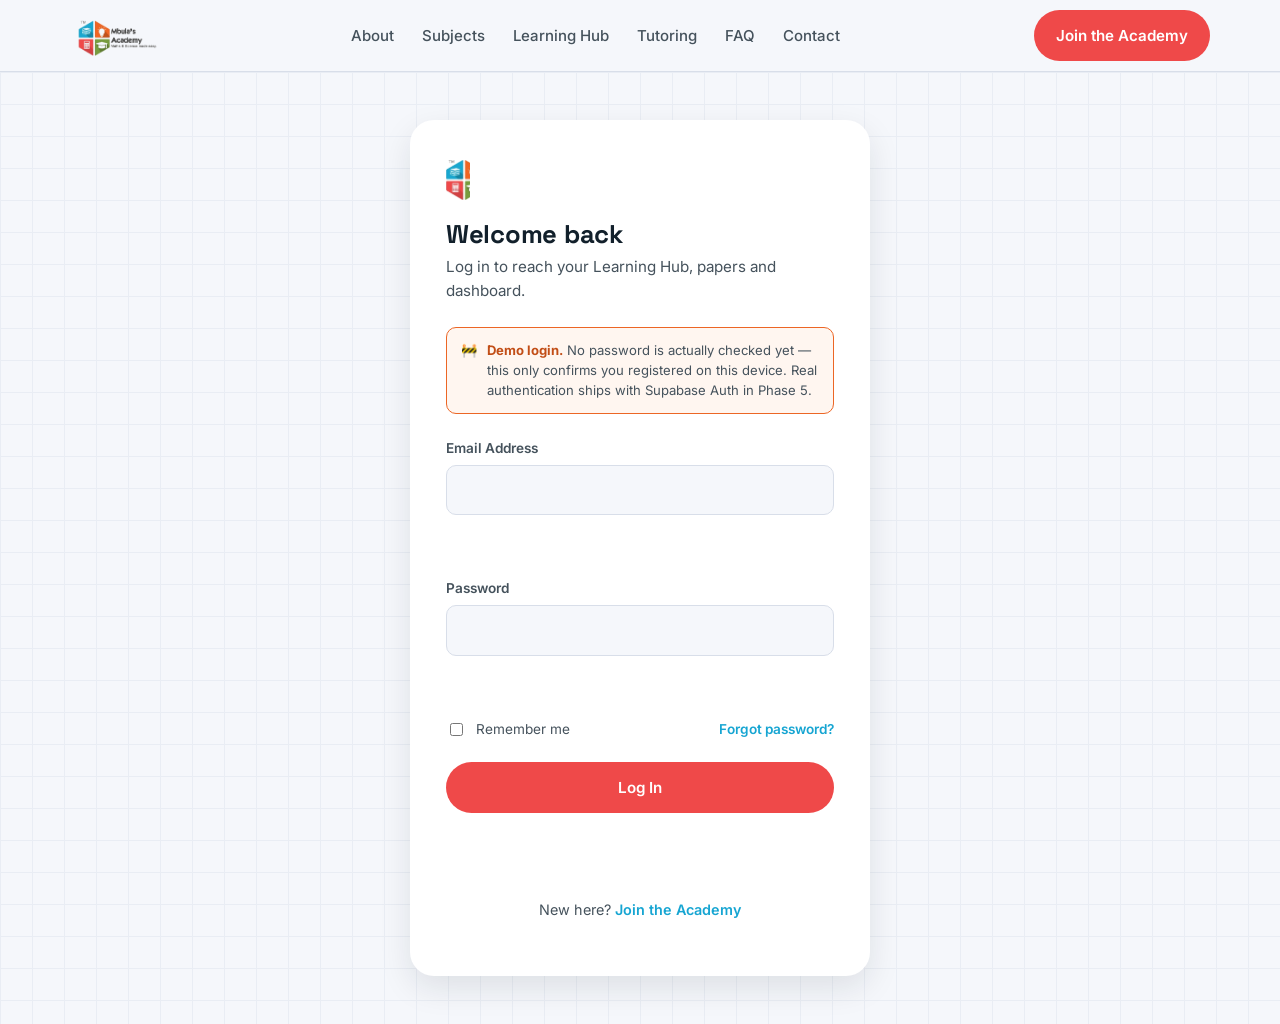
==== pages/dashboard.html @ 2774fa0b "ok ok" ====
<!DOCTYPE html>
<html lang="en">
<head>
<meta charset="UTF-8">
<meta name="viewport" content="width=device-width, initial-scale=1.0">
<title>Dashboard | Mbula's Academy</title>
<meta name="robots" content="noindex">
<link rel="icon" type="image/png" href="../assets/images/mbulas-academy-icon.png">
<link rel="preconnect" href="https://fonts.googleapis.com">
<link rel="preconnect" href="https://fonts.gstatic.com" crossorigin>
<link href="https://fonts.googleapis.com/css2?family=Space+Grotesk:wght@500;600;700&family=Inter:wght@400;500;600;700&family=JetBrains+Mono:wght@500;600&display=swap" rel="stylesheet">
<link rel="stylesheet" href="../style.css">
</head>
<body>

<a class="skip-link" href="#main">Skip to content</a>

<header class="site-header" id="siteHeader">
  <div class="header-inner container">
    <a href="../index.html" class="brand">
      <img src="../assets/images/mbulas-academy-logo.png" alt="Mbula's Academy" class="brand-logo">
    </a>
    <nav class="main-nav" id="mainNav" aria-label="Primary">
      <a href="learning.html">Learning Hub</a>
      <a href="classes.html">Classes</a>
      <a href="resources.html">Resources</a>
      <a href="payments.html">Payments</a>
      <a href="profile.html">Profile</a>
    </nav>
    <div class="header-actions">
      <button class="dash-logout" id="dashLogout" type="button">Log Out</button>
      <button class="nav-toggle" id="navToggle" aria-expanded="false" aria-controls="mainNav" aria-label="Open menu">
        <span></span><span></span><span></span>
      </button>
    </div>
  </div>
</header>

<main id="main">
  <div id="dashRoot">
    <div class="dash-header">
      <div class="container dash-welcome">
        <div>
          <h1>Welcome back, <span id="dashName">Student</span> 👋</h1>
          <p><span id="dashGrade">Grade 12</span> &middot; Mbula's Academy</p>
        </div>
        <span class="dash-status-pill dash-status-pending">Subscription: Not active (demo)</span>
      </div>
    </div>

    <div class="container dash-grid">
      <div class="dash-card">
        <span class="dash-card-label">Current grade</span>
        <h3 id="dashGradeCard">Grade 12</h3>
        <p>Mathematics &middot; Physical Science &middot; Geography &middot; Life Sciences</p>
      </div>
      <div class="dash-card">
        <span class="dash-card-label">Latest lesson</span>
        <h3>Calculus: Rates of Change</h3>
        <p>Demo content — real lessons arrive with the Learning Hub build-out.</p>
      </div>
      <div class="dash-card">
        <span class="dash-card-label">Upcoming class</span>
        <h3>Matric Upgrade &mdash; Mathematics</h3>
        <p>Mon&ndash;Fri from 08:00, Old Christ The King Primary School.</p>
      </div>
      <div class="dash-card">
        <span class="dash-card-label">Attendance</span>
        <h3>&mdash;</h3>
        <p>Not yet tracked. Attendance system ships in Phase 8 (admin dashboard).</p>
      </div>
      <div class="dash-card">
        <span class="dash-card-label">My Payments</span>
        <h3>No payments yet</h3>
        <p>PayFast isn't connected. Payment history will appear here once it is.</p>
      </div>
      <div class="dash-card">
        <span class="dash-card-label">Announcements</span>
        <h3>Registration now open</h3>
        <p>Grade 12 Matric Upgrade classes started 17 August 2026.</p>
      </div>

      <div class="dash-phase-note">
        This is a Phase 7 placeholder so the login flow leads somewhere real.
        The full dashboard (live data, search, notifications, subscription
        status) is built once Supabase is connected.
        <span class="placeholder-flag">[BACKEND NEEDED]</span>
      </div>
    </div>
  </div>
</main>

<script src="auth.js"></script>
</body>
</html>
---- style.css ----
/* =========================================================
   MBULA'S ACADEMY — STYLE SYSTEM
   Palette, type and layout are exposed as CSS variables so
   the real brand colors (once confirmed from artwork) can
   replace these in one place.
   ========================================================= */

:root {
  /* ---- Color: exercise-book palette, not a primary chart ---- */
  --color-bg: #F5F7FB;          /* notebook-paper background */
  --color-bg-alt: #FFFFFF;
  --color-ink: #12202B;         /* near-black text */
  --color-ink-soft: #45525C;
  --color-ink-faint: #7C8894;

  --color-red: #EF4949;
  --color-red-dark: #C62F2F;
  --color-green: #71953D;
  --color-green-dark: #55702C;
  --color-blue: #16A5D2;
  --color-blue-dark: #0E7FA3;
  --color-orange: #EC6625;
  --color-orange-dark: #C24E17;

  --color-line: #D8DEE9;
  --color-line-soft: #E9EDF4;

  /* ---- Type ---- */
  --font-display: 'Space Grotesk', 'Segoe UI', sans-serif;
  --font-body: 'Inter', 'Segoe UI', sans-serif;
  --font-mono: 'JetBrains Mono', 'Courier New', monospace;

  /* ---- Layout ---- */
  --container-w: 1180px;
  --radius-sm: 10px;
  --radius-md: 16px;
  --radius-lg: 24px;
  --shadow-sm: 0 2px 10px rgba(18, 32, 43, 0.06);
  --shadow-md: 0 12px 32px rgba(18, 32, 43, 0.10);
  --header-h: 72px;
}

/* ---------- Reset ---------- */
* { box-sizing: border-box; }
html { scroll-behavior: smooth; scroll-padding-top: var(--header-h); }
body {
  margin: 0;
  background: var(--color-bg);
  color: var(--color-ink);
  font-family: var(--font-body);
  line-height: 1.55;
  -webkit-font-smoothing: antialiased;
}
img { max-width: 100%; display: block; }
a { color: inherit; text-decoration: none; }
ul { list-style: none; margin: 0; padding: 0; }
button { font: inherit; cursor: pointer; }
h1, h2, h3 { font-family: var(--font-display); line-height: 1.15; margin: 0 0 .5em; letter-spacing: -0.01em; }
.font-mono { font-family: var(--font-mono); }

@media (prefers-reduced-motion: reduce) {
  html { scroll-behavior: auto; }
  * { animation-duration: 0.001ms !important; transition-duration: 0.001ms !important; }
}

.skip-link {
  position: absolute; left: -999px; top: 0;
  background: var(--color-ink); color: #fff;
  padding: 10px 16px; z-index: 200; border-radius: 0 0 8px 0;
}
.skip-link:focus { left: 0; }

.container { max-width: var(--container-w); margin: 0 auto; padding: 0 20px; }

/* ---------- Buttons ---------- */
.btn {
  display: inline-flex; align-items: center; gap: 8px;
  padding: 12px 20px; border-radius: 999px;
  font-weight: 600; font-size: 0.95rem;
  border: 2px solid transparent;
  transition: transform .15s ease, box-shadow .15s ease, background .15s ease;
  white-space: nowrap;
}
.btn:focus-visible { outline: 3px solid var(--color-blue); outline-offset: 2px; }
.btn-primary { background: var(--color-red); color: #fff; }
.btn-primary:hover { background: var(--color-red-dark); transform: translateY(-1px); box-shadow: var(--shadow-sm); }
.btn-outline { background: transparent; border-color: var(--color-ink); color: var(--color-ink); }
.btn-outline:hover { background: var(--color-ink); color: #fff; }
.btn-ghost { background: var(--color-line-soft); color: var(--color-ink); }
.btn-ghost:hover { background: var(--color-line); }
.btn-text { background: none; color: var(--color-blue); font-weight: 600; padding: 12px 4px; }
.btn-lg { padding: 15px 26px; font-size: 1.02rem; }

/* ---------- Header ---------- */
.site-header {
  position: sticky; top: 0; z-index: 100;
  background: rgba(245, 247, 251, 0.92);
  backdrop-filter: blur(8px);
  border-bottom: 1px solid var(--color-line);
  height: var(--header-h);
  display: flex; align-items: center;
}
.header-inner { display: flex; align-items: center; justify-content: space-between; width: 100%; }

.brand { display: flex; align-items: center; gap: 10px; }
.brand-logo { height: 40px; width: auto; display: block; }

.main-nav { display: flex; gap: 28px; }
.main-nav a { font-weight: 500; font-size: 0.94rem; color: var(--color-ink-soft); }
.main-nav a:hover { color: var(--color-blue); }

.header-actions { display: flex; align-items: center; gap: 10px; }
.nav-toggle { display: none; flex-direction: column; gap: 5px; background: none; border: none; padding: 8px; }
.nav-toggle span { width: 22px; height: 2px; background: var(--color-ink); border-radius: 2px; }

/* ---------- Urgent notice banner ---------- */
.notice-banner {
  background: var(--color-orange); color: #fff;
  padding: 12px 0;
}
.notice-inner {
  display: flex; align-items: center; justify-content: center;
  gap: 14px; flex-wrap: wrap; text-align: center;
  font-size: 0.92rem; font-weight: 600;
}
.notice-inner .btn { flex-shrink: 0; }
.notice-badge {
  font-family: var(--font-mono); font-size: 0.7rem; font-weight: 700;
  background: rgba(255,255,255,0.22); padding: 3px 10px; border-radius: 999px;
  letter-spacing: 0.04em;
}

/* ---------- Poster showcase ---------- */
.poster-showcase { display: grid; grid-template-columns: 0.85fr 1.15fr; gap: 40px; align-items: center; }
.poster-showcase img { border-radius: var(--radius-md); box-shadow: var(--shadow-md); }
.poster-copy ul { display: flex; flex-direction: column; gap: 10px; margin: 18px 0 26px; }
.poster-copy li { padding-left: 18px; border-left: 3px solid var(--color-orange); font-size: 0.95rem; }

/* ---------- Hero ---------- */
.hero { position: relative; padding: 64px 0 40px; overflow: hidden; }
.hero-grid-bg {
  position: absolute; inset: 0; z-index: 0;
  background-image:
    linear-gradient(var(--color-line-soft) 1px, transparent 1px),
    linear-gradient(90deg, var(--color-line-soft) 1px, transparent 1px);
  background-size: 32px 32px;
  mask-image: radial-gradient(ellipse 80% 60% at 70% 20%, black 40%, transparent 90%);
  opacity: 0.9;
}
.hero-inner {
  position: relative; z-index: 1;
  display: grid; grid-template-columns: 1.1fr 0.9fr; gap: 48px; align-items: center;
}
.eyebrow {
  font-family: var(--font-mono); font-size: 0.78rem; font-weight: 600;
  text-transform: uppercase; letter-spacing: 0.08em; color: var(--color-blue);
  margin: 0 0 12px;
}
.eyebrow-green { color: var(--color-green); }
.eyebrow-red { color: var(--color-red); }
.eyebrow-blue { color: var(--color-blue); }

.hero h1 { font-size: clamp(2.2rem, 4.5vw, 3.4rem); }
.text-underline { position: relative; }
.text-underline::after {
  content: ""; position: absolute; left: 0; right: 0; bottom: 4px; height: 10px;
  background: var(--color-green); opacity: 0.28; z-index: -1; border-radius: 4px;
}
.hero-lede { font-size: 1.08rem; color: var(--color-ink-soft); max-width: 46ch; margin: 0 0 28px; }
.hero-ctas { display: flex; flex-wrap: wrap; gap: 14px; align-items: center; margin-bottom: 18px; }
.hero-note, .fine-print, .placeholder-flag {
  font-size: 0.8rem; color: var(--color-ink-faint); font-style: italic;
}

.hero-visual { position: relative; }
.book-stack { display: flex; flex-direction: column; gap: 12px; margin-bottom: 16px; }
.book-card {
  border-radius: var(--radius-md); padding: 18px 20px; color: #fff;
  display: flex; justify-content: space-between; align-items: center;
  box-shadow: var(--shadow-sm);
  animation: slideIn .6s ease both;
}
.book-card:nth-child(1) { animation-delay: .05s; }
.book-card:nth-child(2) { animation-delay: .15s; }
.book-card:nth-child(3) { animation-delay: .25s; }
@keyframes slideIn { from { opacity: 0; transform: translateX(24px);} to { opacity: 1; transform: none; } }
.book-red { background: var(--color-red); }
.book-green { background: var(--color-green); }
.book-blue { background: var(--color-blue); }
.book-spine { font-family: var(--font-display); font-weight: 600; }
.book-eq { font-family: var(--font-mono); font-size: 0.8rem; opacity: 0.85; }

.media-placeholder {
  border: 2px dashed var(--color-line);
  border-radius: var(--radius-md);
  background: var(--color-bg-alt);
  display: flex; flex-direction: column; align-items: center; justify-content: center;
  gap: 6px; padding: 32px; min-height: 140px; text-align: center; color: var(--color-ink-faint);
}
.media-placeholder span { font-weight: 600; color: var(--color-ink-soft); }
.media-placeholder-tall { min-height: 320px; }

/* ---------- Facts strip ---------- */
.facts-strip { background: var(--color-ink); color: #fff; padding: 22px 0; }
.facts-inner { display: grid; grid-template-columns: repeat(4, 1fr); text-align: center; gap: 12px; }
.fact { display: flex; flex-direction: column; gap: 4px; }
.fact-num { font-size: 1.4rem; font-weight: 600; color: #fff; }
.fact span:last-child { font-size: 0.78rem; color: rgba(255,255,255,0.7); }

/* ---------- Sections ---------- */
.section { padding: 76px 0; }
.section-alt { background: var(--color-bg-alt); }
.section-lede { color: var(--color-ink-soft); max-width: 60ch; margin: 0 0 36px; font-size: 1.02rem; }

/* ---------- About ---------- */
.about-grid { display: grid; grid-template-columns: 0.9fr 1.1fr; gap: 48px; align-items: center; }
.about-points { margin-top: 20px; display: flex; flex-direction: column; gap: 10px; }
.about-points li { padding-left: 18px; border-left: 3px solid var(--color-green); font-size: 0.95rem; }

/* ---------- Subjects ---------- */
.subject-grid { display: grid; grid-template-columns: repeat(auto-fit, minmax(220px, 1fr)); gap: 20px; margin-top: 12px; }
.subject-card {
  background: var(--color-bg-alt); border-radius: var(--radius-md);
  padding: 24px; border-top: 5px solid var(--tab-color, var(--color-blue));
  box-shadow: var(--shadow-sm); display: flex; flex-direction: column; gap: 10px;
  transition: transform .15s ease, box-shadow .15s ease;
}
.subject-card:hover { transform: translateY(-4px); box-shadow: var(--shadow-md); }
.subject-icon { font-size: 1.8rem; }
.subject-card h3 { font-size: 1.1rem; margin: 0; }
.subject-card p { color: var(--color-ink-soft); font-size: 0.92rem; margin: 0; flex-grow: 1; }
.subject-grades { font-family: var(--font-mono); font-size: 0.75rem; color: var(--color-ink-faint); }
.subject-card .btn { align-self: flex-start; margin-top: 6px; }

/* ---------- Grade ladder ---------- */
.grade-ladder { display: flex; gap: 10px; flex-wrap: wrap; margin: 28px 0; }
.grade-step {
  font-family: var(--font-mono); font-weight: 600; font-size: 0.95rem;
  padding: 14px 22px; border-radius: var(--radius-sm);
  background: var(--color-bg-alt); border: 2px solid var(--color-line);
  color: var(--color-ink-soft); transition: all .15s ease;
}
.grade-step[aria-selected="true"] {
  background: var(--color-blue); border-color: var(--color-blue); color: #fff;
  transform: translateY(-4px);
}
.grade-step:nth-child(1) { align-self: flex-end; }
.grade-step:nth-child(2) { align-self: flex-end; margin-top: -6px; }
.grade-step:nth-child(3) { align-self: flex-end; margin-top: -12px; }
.grade-step:nth-child(4) { align-self: flex-end; margin-top: -18px; }
.grade-step:nth-child(5) { align-self: flex-end; margin-top: -24px; }

.hub-preview { display: grid; grid-template-columns: repeat(auto-fit, minmax(240px, 1fr)); gap: 16px; margin-bottom: 28px; }
.hub-card {
  background: var(--color-bg-alt); border: 1px solid var(--color-line);
  border-radius: var(--radius-md); padding: 18px; display: flex; flex-direction: column; gap: 6px;
}
.hub-card-label { font-family: var(--font-mono); font-size: 0.72rem; text-transform: uppercase; letter-spacing: 0.06em; color: var(--color-green); }
.hub-card h4 { margin: 0; font-family: var(--font-display); font-size: 1rem; }
.hub-card p { margin: 0; font-size: 0.85rem; color: var(--color-ink-soft); }
.hub-links { display: flex; gap: 14px; flex-wrap: wrap; }

/* ---------- Gallery ---------- */
.gallery-grid { display: grid; grid-template-columns: repeat(auto-fit, minmax(220px, 1fr)); gap: 16px; }
.gallery-tile { min-height: 180px; }

/* ---------- Premium ---------- */
.premium-section { background: linear-gradient(135deg, var(--color-blue-dark), var(--color-blue)); color: #fff; border-radius: var(--radius-lg); margin: 0 20px; padding: 60px 40px; max-width: calc(var(--container-w) - 40px); margin-left: auto; margin-right: auto; }
.premium-section .eyebrow { color: #BFD3F2; }
.premium-section p { color: rgba(255,255,255,0.88); }
.premium-grid { display: grid; grid-template-columns: 1.3fr 0.7fr; gap: 40px; align-items: center; padding: 0; max-width: none; }
.premium-list { display: flex; flex-direction: column; gap: 10px; margin: 18px 0 26px; font-size: 0.95rem; }
.premium-section .fine-print { color: rgba(255,255,255,0.65); margin-top: 12px; }
.premium-card {
  background: rgba(255,255,255,0.08); border: 1px solid rgba(255,255,255,0.25);
  border-radius: var(--radius-lg); padding: 40px; text-align: center;
  display: flex; flex-direction: column; align-items: center; gap: 12px;
}
.premium-price { font-family: var(--font-display); font-size: 2.6rem; font-weight: 700; }
.premium-price small { font-size: 1rem; font-weight: 500; opacity: 0.7; }
.premium-tag {
  font-family: var(--font-mono); font-size: 0.72rem; letter-spacing: 0.08em;
  background: var(--color-red); padding: 4px 12px; border-radius: 999px;
}

/* ---------- Tutoring ---------- */
.tutoring-grid { display: grid; grid-template-columns: 0.9fr 1.1fr; gap: 48px; }
.tutoring-form { background: var(--color-bg); border-radius: var(--radius-md); padding: 28px; display: flex; flex-direction: column; gap: 16px; }
.form-row { display: flex; flex-direction: column; gap: 6px; }
.form-row label { font-size: 0.85rem; font-weight: 600; color: var(--color-ink-soft); }
.form-row select, .form-row textarea, .form-row input {
  font: inherit; padding: 12px 14px; border-radius: var(--radius-sm);
  border: 1.5px solid var(--color-line); background: var(--color-bg-alt); color: var(--color-ink);
}
.form-row select:focus, .form-row textarea:focus, .form-row input:focus {
  outline: none; border-color: var(--color-blue);
}
.form-status { font-size: 0.88rem; font-weight: 600; min-height: 1.2em; }
.form-status.success { color: var(--color-green-dark); }
.form-status.error { color: var(--color-red-dark); }

/* ---------- Announcements ---------- */
.announcement-list { display: flex; flex-direction: column; gap: 12px; }
.announcement-item {
  display: flex; gap: 14px; align-items: flex-start;
  background: var(--color-bg-alt); border: 1px solid var(--color-line);
  border-radius: var(--radius-sm); padding: 16px 18px;
}
.announcement-confirmed { border-color: var(--color-orange); border-width: 1.5px; background: #FFF6F0; }
.announcement-confirmed span { color: var(--color-orange-dark); font-weight: 600; }
.announcement-icon { font-size: 1.1rem; }
.announcement-item strong { display: block; font-size: 0.95rem; }
.announcement-item span { font-family: var(--font-mono); font-size: 0.75rem; color: var(--color-ink-faint); }

/* ---------- Testimonials ---------- */
.testimonial-grid { display: grid; grid-template-columns: repeat(auto-fit, minmax(260px, 1fr)); gap: 20px; }
.testimonial-card { background: var(--color-bg); border-radius: var(--radius-md); padding: 22px; border-left: 4px solid var(--color-green); }
.testimonial-card p { font-style: italic; color: var(--color-ink-soft); margin: 0 0 14px; }
.testimonial-card footer { font-family: var(--font-mono); font-size: 0.8rem; font-weight: 600; }

/* ---------- FAQ ---------- */
.faq-list { display: flex; flex-direction: column; gap: 10px; max-width: 760px; }
.faq-item { border: 1px solid var(--color-line); border-radius: var(--radius-sm); background: var(--color-bg-alt); overflow: hidden; }
.faq-question {
  width: 100%; display: flex; justify-content: space-between; align-items: center;
  padding: 16px 18px; background: none; border: none; text-align: left;
  font-family: var(--font-display); font-weight: 600; font-size: 0.98rem; color: var(--color-ink);
}
.faq-question::after { content: "+"; font-size: 1.3rem; color: var(--color-blue); transition: transform .2s ease; }
.faq-item.open .faq-question::after { transform: rotate(45deg); }
.faq-answer { max-height: 0; overflow: hidden; transition: max-height .25s ease, padding .25s ease; padding: 0 18px; }
.faq-item.open .faq-answer { max-height: 220px; padding: 0 18px 18px; }
.faq-answer p { margin: 0; color: var(--color-ink-soft); font-size: 0.92rem; }

/* ---------- Location ---------- */
.location-grid { display: grid; grid-template-columns: 1fr 1fr; gap: 40px; align-items: center; }
.location-address { font-size: 1.02rem; margin: 6px 0 8px; }
.location-hours { font-size: 0.85rem; color: var(--color-ink-soft); margin: 0 0 22px; }
.location-actions { display: flex; gap: 14px; flex-wrap: wrap; }

/* ---------- Contact ---------- */
.contact-inner { text-align: center; max-width: 640px; }
.contact-actions { display: flex; gap: 16px; justify-content: center; flex-wrap: wrap; margin-top: 20px; }

/* ---------- Footer ---------- */
.site-footer { background: var(--color-ink); color: rgba(255,255,255,0.85); padding: 56px 0 0; }
.footer-grid { display: grid; grid-template-columns: 1.4fr 1fr 1fr 1.2fr 1fr; gap: 32px; padding-bottom: 40px; }
.footer-brand { display: flex; gap: 12px; align-items: flex-start; }
.footer-logo { height: 46px; width: auto; }
.footer-brand p { font-family: var(--font-display); font-size: 1rem; margin: 0; }
.footer-brand small { color: rgba(255,255,255,0.55); font-family: var(--font-body); font-weight: 400; }
.footer-col { display: flex; flex-direction: column; gap: 10px; }
.footer-col h3 { font-size: 0.78rem; text-transform: uppercase; letter-spacing: 0.06em; color: rgba(255,255,255,0.5); font-family: var(--font-mono); margin: 0 0 4px; }
.footer-col a, .footer-col span { font-size: 0.88rem; color: rgba(255,255,255,0.85); }
.footer-col a:hover { color: #fff; }
.footer-bottom {
  border-top: 1px solid rgba(255,255,255,0.12); padding: 18px 0 24px;
  display: flex; justify-content: space-between; flex-wrap: wrap; gap: 10px;
  font-size: 0.82rem; color: rgba(255,255,255,0.55);
}
.footer-legal { display: flex; gap: 18px; }
.site-footer .placeholder-flag { color: rgba(255,255,255,0.4); }

/* ---------- Floating actions ---------- */
.whatsapp-float {
  position: fixed; right: 20px; bottom: 20px; z-index: 150;
  width: 58px; height: 58px; border-radius: 50%;
  background: var(--color-green); color: #fff;
  display: flex; align-items: center; justify-content: center; font-size: 1.5rem;
  box-shadow: var(--shadow-md);
  transition: transform .15s ease;
}
.whatsapp-float:hover { transform: scale(1.08); }
.scroll-top {
  position: fixed; right: 20px; bottom: 88px; z-index: 150;
  width: 44px; height: 44px; border-radius: 50%;
  background: var(--color-ink); color: #fff; border: none;
  font-size: 1.1rem; box-shadow: var(--shadow-sm);
  opacity: 0; transform: translateY(10px); transition: opacity .2s ease, transform .2s ease;
}
.scroll-top.visible { opacity: 1; transform: none; }

/* =========================================================
   RESPONSIVE — mobile-first breakpoints
   ========================================================= */
@media (max-width: 1024px) {
  .footer-grid { grid-template-columns: 1fr 1fr 1fr; }
  .footer-brand { grid-column: 1 / -1; }
}

@media (max-width: 900px) {
  .main-nav { display: none; }
  .nav-toggle { display: flex; }
  .header-actions .btn-ghost { display: none; }

  .site-header.nav-open .main-nav {
    display: flex; flex-direction: column; gap: 0;
    position: absolute; top: var(--header-h); left: 0; right: 0;
    background: var(--color-bg-alt); border-bottom: 1px solid var(--color-line);
    padding: 8px 20px 16px;
  }
  .site-header.nav-open .main-nav a { padding: 12px 0; border-bottom: 1px solid var(--color-line-soft); }

  .hero-inner { grid-template-columns: 1fr; }
  .hero-visual { order: -1; }
  .about-grid, .tutoring-grid, .location-grid, .premium-grid, .poster-showcase { grid-template-columns: 1fr; }
  .about-photo { order: -1; }
  .facts-inner { grid-template-columns: repeat(2, 1fr); row-gap: 18px; }
}

@media (max-width: 640px) {
  .section { padding: 56px 0; }
  .hero { padding: 40px 0 28px; }
  .header-actions { gap: 6px; }
  .header-actions .btn-primary { padding: 10px 14px; font-size: 0.85rem; }
  .grade-ladder { gap: 8px; }
  .grade-step { padding: 10px 14px; font-size: 0.85rem; }
  .grade-step:nth-child(n) { align-self: auto; margin-top: 0; }
  .footer-grid { grid-template-columns: 1fr 1fr; }
  .premium-section { padding: 36px 20px; margin: 0 12px; }
  .contact-actions .btn { width: 100%; justify-content: center; }
}

@media (max-width: 380px) {
  .footer-grid { grid-template-columns: 1fr; }
  .facts-inner { grid-template-columns: 1fr 1fr; }
}

/* =========================================================
   AUTH PAGES — register / login / dashboard
   ========================================================= */
.auth-shell {
  min-height: calc(100vh - var(--header-h));
  display: flex; align-items: center; justify-content: center;
  padding: 48px 20px;
  background:
    linear-gradient(var(--color-line-soft) 1px, transparent 1px),
    linear-gradient(90deg, var(--color-line-soft) 1px, transparent 1px);
  background-size: 32px 32px;
}
.auth-card {
  width: 100%; max-width: 460px;
  background: var(--color-bg-alt); border-radius: var(--radius-lg);
  box-shadow: var(--shadow-md); padding: 40px 36px;
}
.auth-card-wide { max-width: 620px; }
.auth-logo { height: 40px; margin-bottom: 20px; }
.auth-card h1 { font-size: 1.6rem; margin-bottom: 6px; }
.auth-lede { color: var(--color-ink-soft); font-size: 0.95rem; margin: 0 0 24px; }

.demo-banner {
  display: flex; gap: 10px; align-items: flex-start;
  background: #FFF6F0; border: 1px solid var(--color-orange);
  border-radius: var(--radius-sm); padding: 12px 14px;
  font-size: 0.82rem; color: var(--color-ink-soft); margin-bottom: 24px;
}
.demo-banner strong { color: var(--color-orange-dark); }

.auth-form { display: flex; flex-direction: column; gap: 18px; }
.field-group { display: flex; flex-direction: column; gap: 6px; }
.field-row-2 { display: grid; grid-template-columns: 1fr 1fr; gap: 14px; }
.field-group label { font-size: 0.85rem; font-weight: 600; color: var(--color-ink-soft); }
.field-group input, .field-group select {
  font: inherit; padding: 12px 14px; border-radius: var(--radius-sm);
  border: 1.5px solid var(--color-line); background: var(--color-bg); color: var(--color-ink);
}
.field-group input:focus, .field-group select:focus { outline: none; border-color: var(--color-blue); }
.field-group input[aria-invalid="true"], .field-group select[aria-invalid="true"] { border-color: var(--color-red); }
.field-hint { font-size: 0.76rem; color: var(--color-ink-faint); }
.field-error { font-size: 0.78rem; color: var(--color-red-dark); font-weight: 600; min-height: 1.1em; }

.field-checkbox { display: flex; align-items: flex-start; gap: 10px; font-size: 0.85rem; color: var(--color-ink-soft); }
.field-checkbox input { margin-top: 3px; }
.field-checkbox a { color: var(--color-blue); font-weight: 600; }

.auth-submit { margin-top: 4px; justify-content: center; width: 100%; }
.auth-status { text-align: center; font-size: 0.9rem; font-weight: 600; min-height: 1.2em; }
.auth-status.success { color: var(--color-green-dark); }
.auth-status.error { color: var(--color-red-dark); }

.auth-switch { text-align: center; font-size: 0.9rem; color: var(--color-ink-soft); margin-top: 22px; }
.auth-switch a { color: var(--color-blue); font-weight: 600; }
.auth-links-row { display: flex; justify-content: space-between; align-items: center; font-size: 0.85rem; }
.auth-links-row a { color: var(--color-blue); font-weight: 600; }

/* ---------- Dashboard stub ---------- */
.dash-header {
  background: var(--color-bg-alt); border-bottom: 1px solid var(--color-line);
  padding: 28px 0;
}
.dash-welcome { display: flex; justify-content: space-between; align-items: center; flex-wrap: wrap; gap: 16px; }
.dash-welcome h1 { font-size: 1.5rem; margin: 0; }
.dash-welcome p { margin: 4px 0 0; color: var(--color-ink-soft); font-size: 0.92rem; }
.dash-grid { display: grid; grid-template-columns: repeat(auto-fit, minmax(220px, 1fr)); gap: 18px; padding: 32px 0 60px; }
.dash-card {
  background: var(--color-bg-alt); border: 1px solid var(--color-line);
  border-radius: var(--radius-md); padding: 22px; box-shadow: var(--shadow-sm);
}
.dash-card-label { font-family: var(--font-mono); font-size: 0.72rem; text-transform: uppercase; letter-spacing: 0.06em; color: var(--color-blue); }
.dash-card h3 { margin: 6px 0 4px; font-size: 1.05rem; }
.dash-card p { margin: 0; color: var(--color-ink-soft); font-size: 0.88rem; }
.dash-status-pill { display: inline-block; font-family: var(--font-mono); font-size: 0.72rem; font-weight: 700; padding: 3px 10px; border-radius: 999px; margin-top: 8px; }
.dash-status-pending { background: #FFF3D6; color: #8A6300; }
.dash-status-active { background: #E4F3EA; color: var(--color-green-dark); }
.dash-phase-note {
  border: 1.5px dashed var(--color-line); border-radius: var(--radius-md);
  padding: 20px; text-align: center; color: var(--color-ink-faint); font-size: 0.88rem;
  grid-column: 1 / -1;
}
.dash-logout { background: none; border: 1.5px solid var(--color-line); border-radius: 999px; padding: 10px 18px; font-weight: 600; font-size: 0.88rem; }
.dash-logout:hover { border-color: var(--color-red); color: var(--color-red-dark); }

@media (max-width: 640px) {
  .auth-card { padding: 30px 22px; }
  .field-row-2 { grid-template-columns: 1fr; }
}
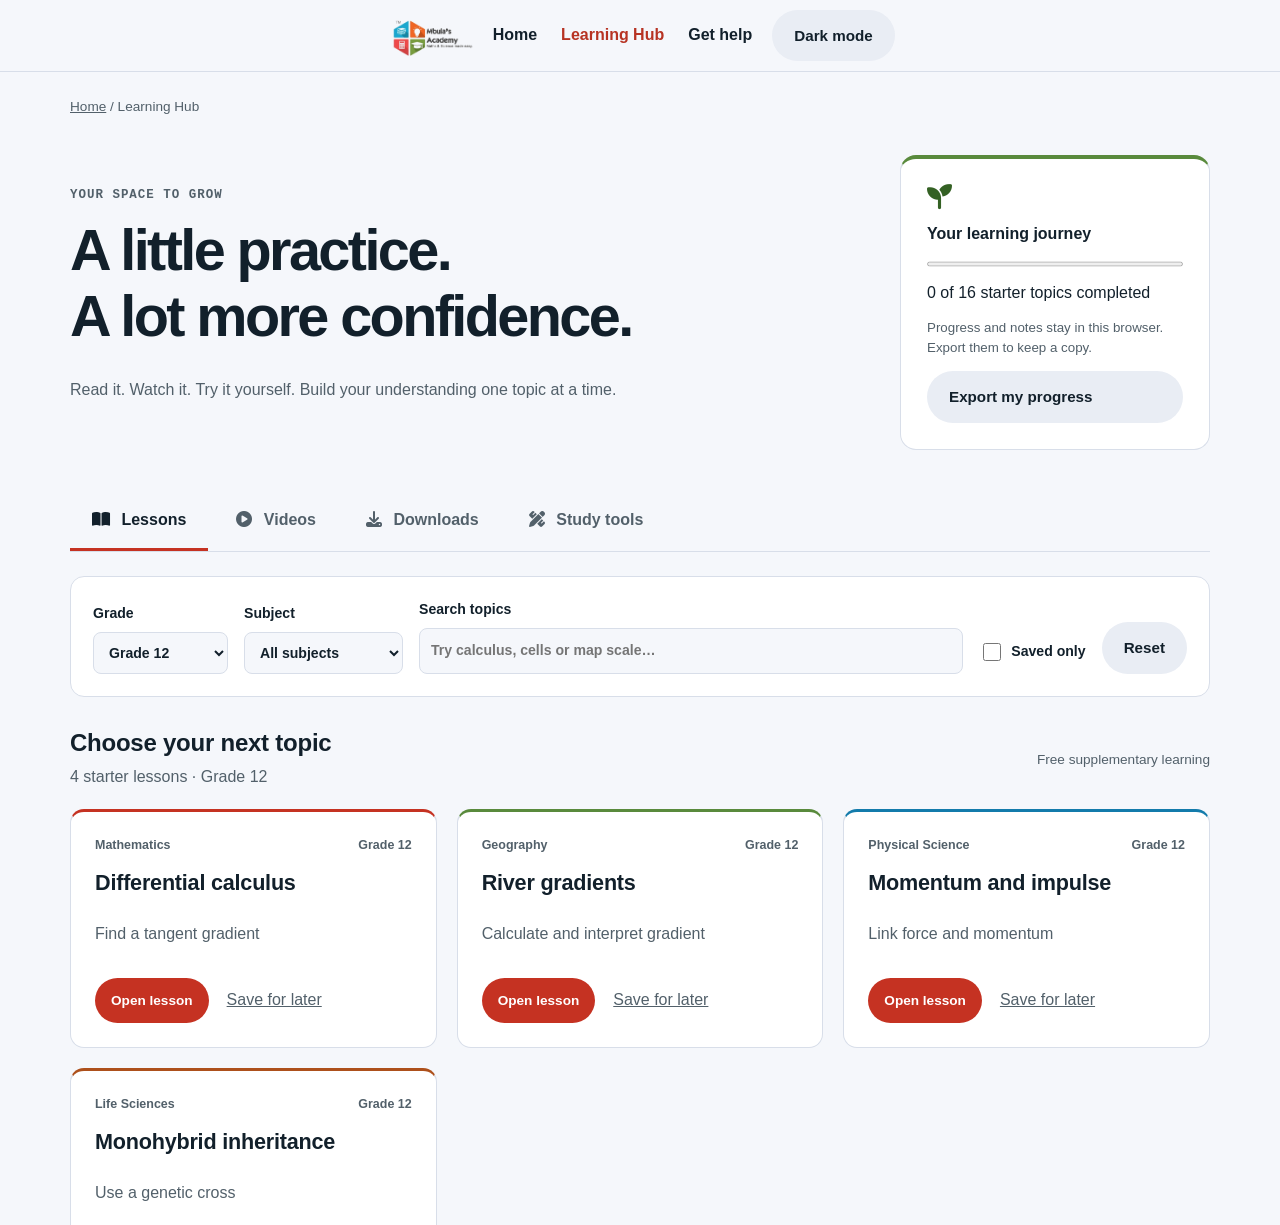
==== commit 25e966ef: "Add open student learning and resource pages" ====
--- a/pages/dashboard.html
+++ b/pages/dashboard.html
@@ -1,95 +1 @@
-<!DOCTYPE html>
-<html lang="en">
-<head>
-<meta charset="UTF-8">
-<meta name="viewport" content="width=device-width, initial-scale=1.0">
-<title>Dashboard | Mbula's Academy</title>
-<meta name="robots" content="noindex">
-<link rel="icon" type="image/png" href="../assets/images/mbulas-academy-icon.png">
-<link rel="preconnect" href="https://fonts.googleapis.com">
-<link rel="preconnect" href="https://fonts.gstatic.com" crossorigin>
-<link href="https://fonts.googleapis.com/css2?family=Space+Grotesk:wght@500;600;700&family=Inter:wght@400;500;600;700&family=JetBrains+Mono:wght@500;600&display=swap" rel="stylesheet">
-<link rel="stylesheet" href="../style.css">
-</head>
-<body>
-
-<a class="skip-link" href="#main">Skip to content</a>
-
-<header class="site-header" id="siteHeader">
-  <div class="header-inner container">
-    <a href="../index.html" class="brand">
-      <img src="../assets/images/mbulas-academy-logo.png" alt="Mbula's Academy" class="brand-logo">
-    </a>
-    <nav class="main-nav" id="mainNav" aria-label="Primary">
-      <a href="learning.html">Learning Hub</a>
-      <a href="classes.html">Classes</a>
-      <a href="resources.html">Resources</a>
-      <a href="payments.html">Payments</a>
-      <a href="profile.html">Profile</a>
-    </nav>
-    <div class="header-actions">
-      <button class="dash-logout" id="dashLogout" type="button">Log Out</button>
-      <button class="nav-toggle" id="navToggle" aria-expanded="false" aria-controls="mainNav" aria-label="Open menu">
-        <span></span><span></span><span></span>
-      </button>
-    </div>
-  </div>
-</header>
-
-<main id="main">
-  <div id="dashRoot">
-    <div class="dash-header">
-      <div class="container dash-welcome">
-        <div>
-          <h1>Welcome back, <span id="dashName">Student</span> 👋</h1>
-          <p><span id="dashGrade">Grade 12</span> &middot; Mbula's Academy</p>
-        </div>
-        <span class="dash-status-pill dash-status-pending">Subscription: Not active (demo)</span>
-      </div>
-    </div>
-
-    <div class="container dash-grid">
-      <div class="dash-card">
-        <span class="dash-card-label">Current grade</span>
-        <h3 id="dashGradeCard">Grade 12</h3>
-        <p>Mathematics &middot; Physical Science &middot; Geography &middot; Life Sciences</p>
-      </div>
-      <div class="dash-card">
-        <span class="dash-card-label">Latest lesson</span>
-        <h3>Calculus: Rates of Change</h3>
-        <p>Demo content — real lessons arrive with the Learning Hub build-out.</p>
-      </div>
-      <div class="dash-card">
-        <span class="dash-card-label">Upcoming class</span>
-        <h3>Matric Upgrade &mdash; Mathematics</h3>
-        <p>Mon&ndash;Fri from 08:00, Old Christ The King Primary School.</p>
-      </div>
-      <div class="dash-card">
-        <span class="dash-card-label">Attendance</span>
-        <h3>&mdash;</h3>
-        <p>Not yet tracked. Attendance system ships in Phase 8 (admin dashboard).</p>
-      </div>
-      <div class="dash-card">
-        <span class="dash-card-label">My Payments</span>
-        <h3>No payments yet</h3>
-        <p>PayFast isn't connected. Payment history will appear here once it is.</p>
-      </div>
-      <div class="dash-card">
-        <span class="dash-card-label">Announcements</span>
-        <h3>Registration now open</h3>
-        <p>Grade 12 Matric Upgrade classes started 17 August 2026.</p>
-      </div>
-
-      <div class="dash-phase-note">
-        This is a Phase 7 placeholder so the login flow leads somewhere real.
-        The full dashboard (live data, search, notifications, subscription
-        status) is built once Supabase is connected.
-        <span class="placeholder-flag">[BACKEND NEEDED]</span>
-      </div>
-    </div>
-  </div>
-</main>
-
-<script src="auth.js"></script>
-</body>
-</html>
+<!doctype html><html lang="en"><head><meta charset="utf-8"><meta name="viewport" content="width=device-width,initial-scale=1"><title>Student Learning Space | Mbula's Academy</title><meta name="robots" content="noindex"><meta http-equiv="refresh" content="0;url=learning.html?tab=lessons"></head><body><p><a href="learning.html?tab=lessons">Open Student Learning Space</a></p></body></html>
